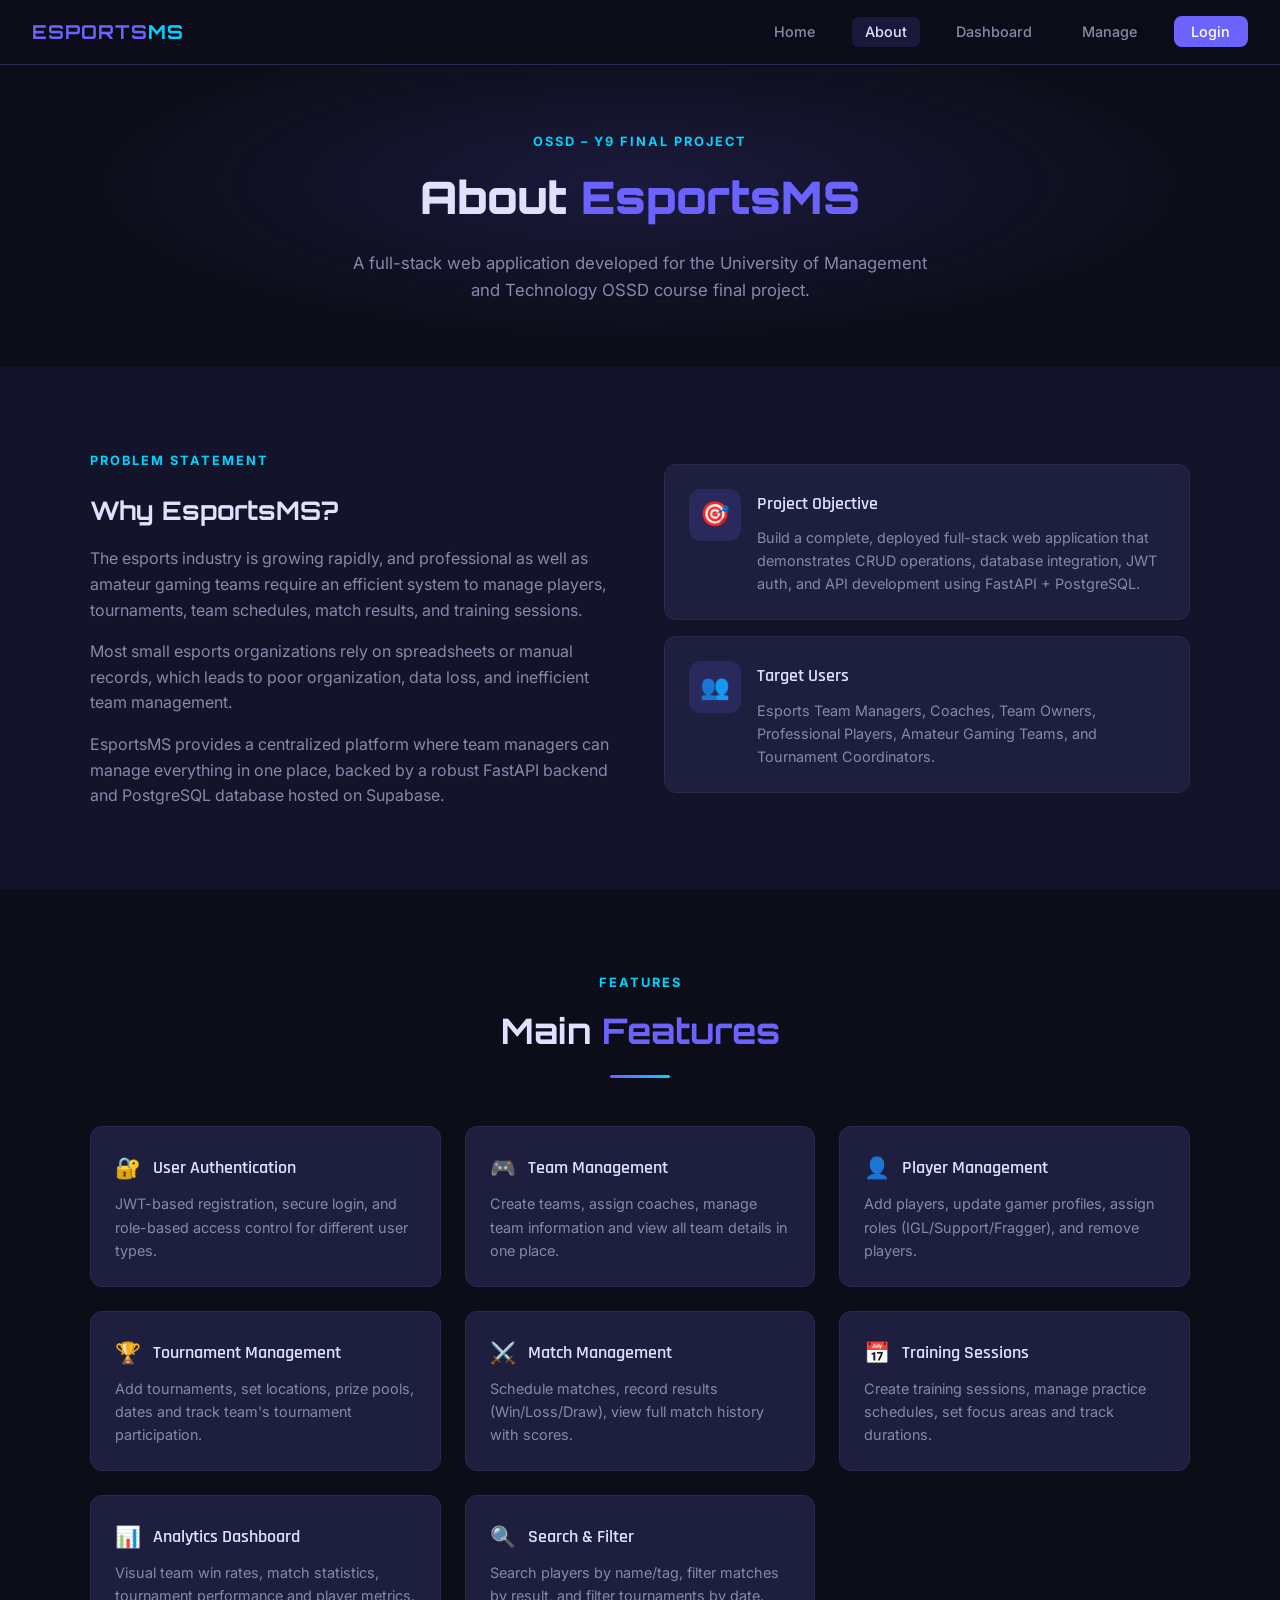
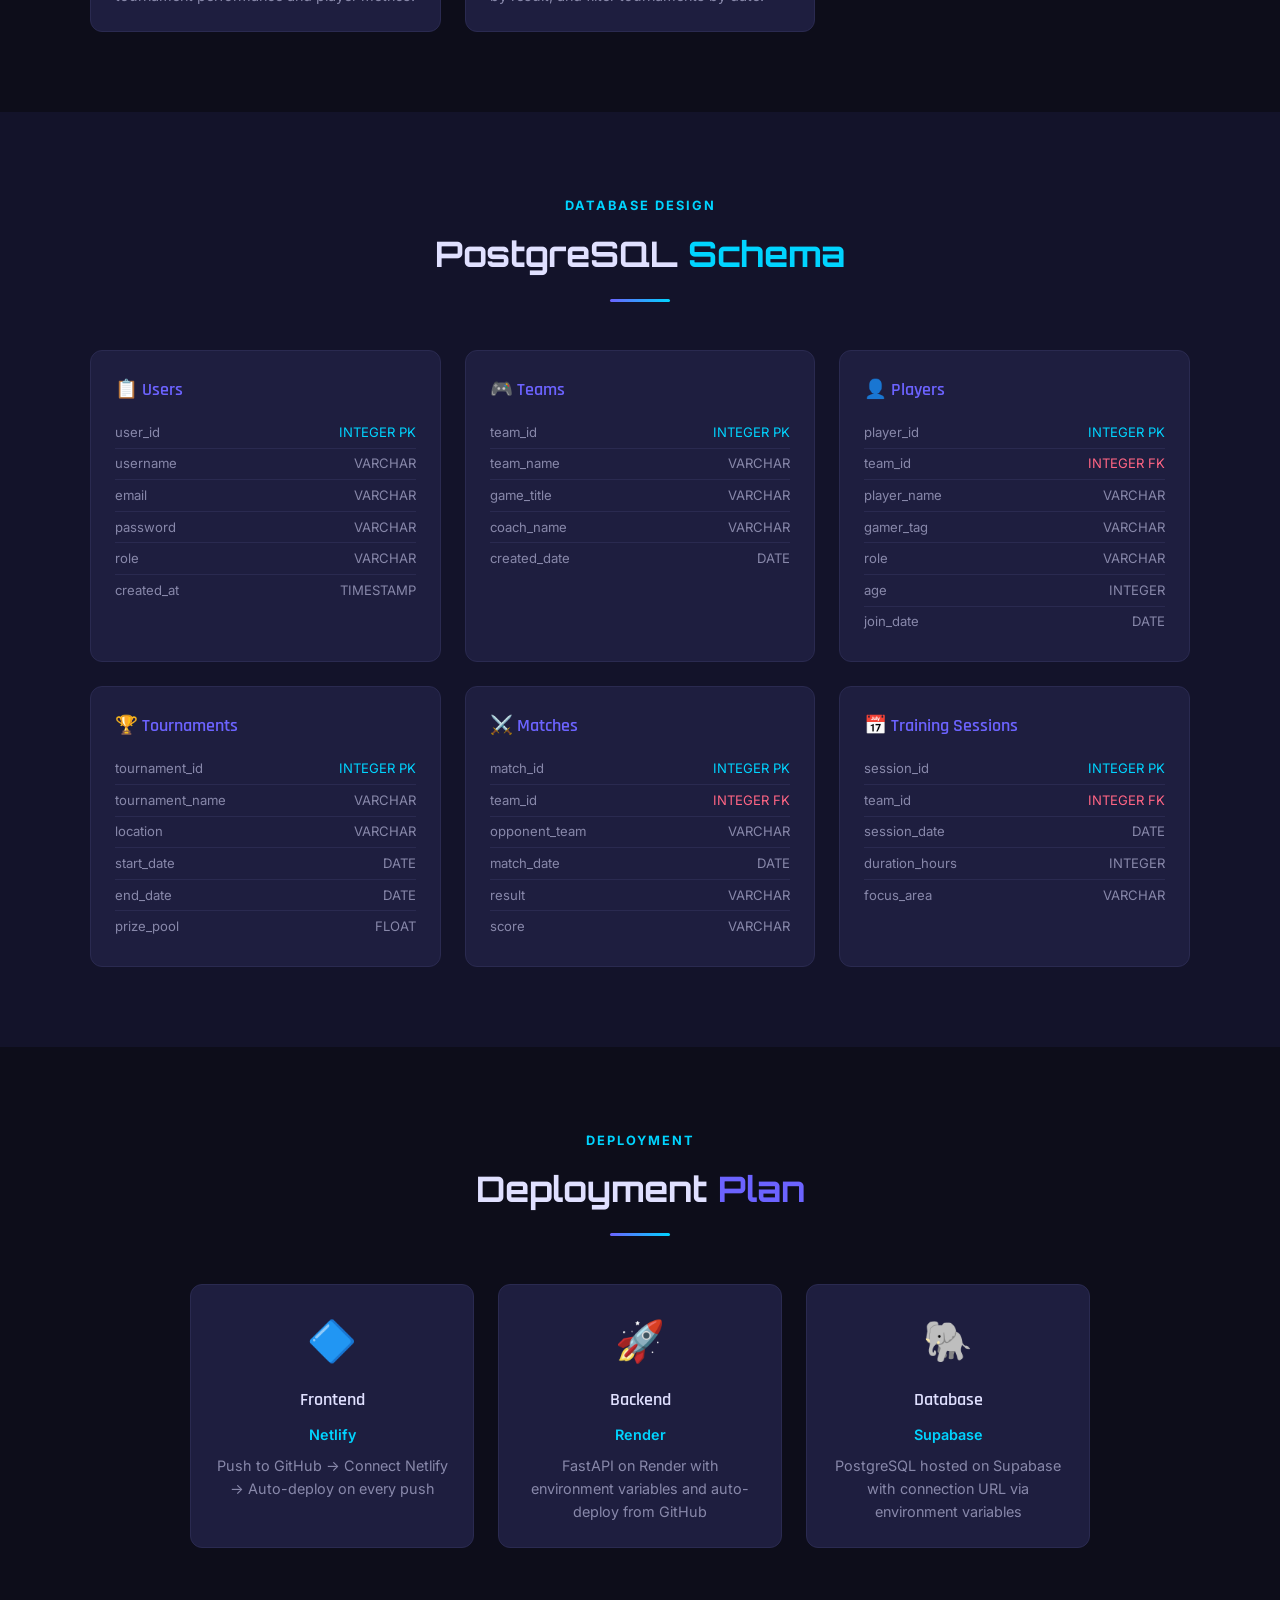
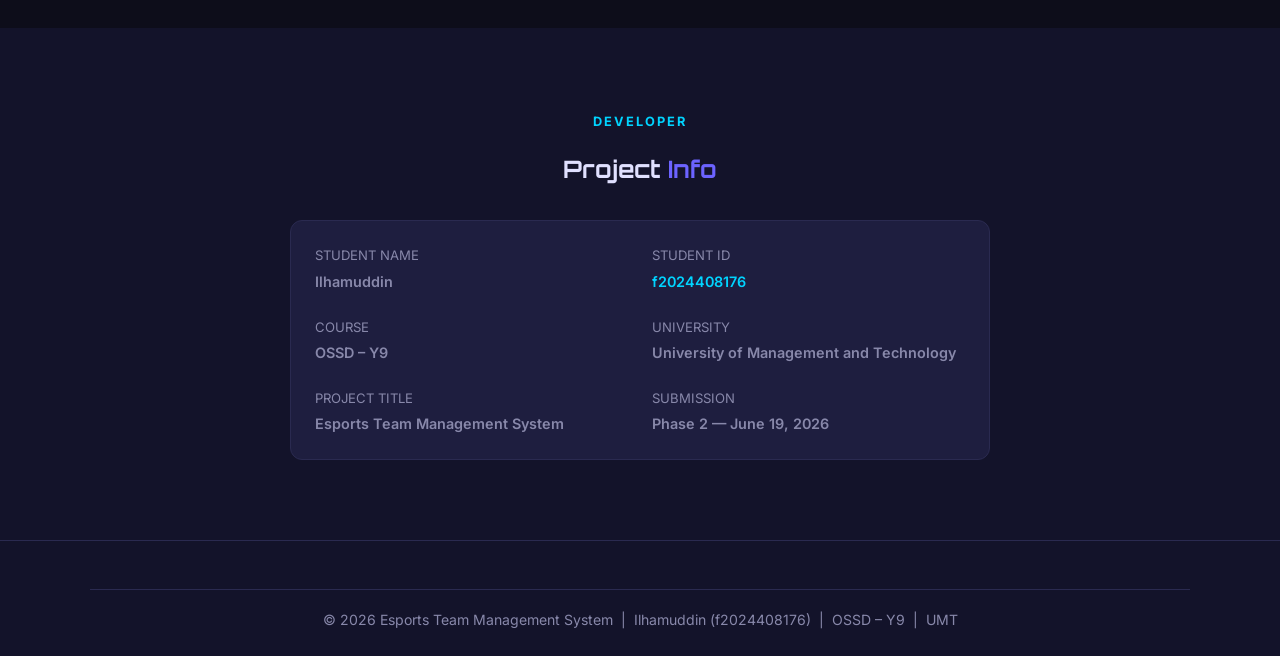
==== EsportsTeamMS_Ilhamuddin_f2024408176/EsportsTeamMS/frontend/about.html @ 9676b0ef "Initial commit" ====
<!DOCTYPE html>
<html lang="en">
<head>
  <meta charset="UTF-8" />
  <meta name="viewport" content="width=device-width, initial-scale=1.0" />
  <title>About – Esports Team Management System</title>
  <link rel="stylesheet" href="style.css" />
</head>
<body>

<nav class="navbar">
  <a href="index.html" class="nav-brand">ESPORTS<span>MS</span></a>
  <ul class="nav-links" id="navLinks">
    <li><a href="index.html">Home</a></li>
    <li><a href="about.html" class="active">About</a></li>
    <li><a href="dashboard.html">Dashboard</a></li>
    <li><a href="manage.html">Manage</a></li>
    <li><a href="login.html" class="nav-btn">Login</a></li>
  </ul>
  <div class="hamburger" onclick="toggleNav()">☰</div>
</nav>

<!-- ABOUT HERO -->
<section class="about-hero">
  <span class="section-tag">OSSD – Y9 Final Project</span>
  <h1>About <span style="color:var(--primary)">EsportsMS</span></h1>
  <p>A full-stack web application developed for the University of Management and Technology OSSD course final project.</p>
</section>

<!-- PROJECT OVERVIEW -->
<section class="section" style="background:var(--dark2);">
  <div style="max-width:1100px;margin:0 auto;">
    <div class="grid-2" style="gap:3rem;align-items:center;">
      <div>
        <span class="section-tag">Problem Statement</span>
        <h2 style="font-family:'Orbitron',sans-serif;font-size:1.6rem;font-weight:700;margin:0.5rem 0 1rem;">Why EsportsMS?</h2>
        <p style="color:var(--muted);margin-bottom:1rem;">The esports industry is growing rapidly, and professional as well as amateur gaming teams require an efficient system to manage players, tournaments, team schedules, match results, and training sessions.</p>
        <p style="color:var(--muted);margin-bottom:1rem;">Most small esports organizations rely on spreadsheets or manual records, which leads to poor organization, data loss, and inefficient team management.</p>
        <p style="color:var(--muted);">EsportsMS provides a centralized platform where team managers can manage everything in one place, backed by a robust FastAPI backend and PostgreSQL database hosted on Supabase.</p>
      </div>
      <div>
        <div class="card" style="margin-bottom:1rem;">
          <div style="display:flex;gap:1rem;align-items:flex-start;">
            <div class="feature-icon" style="flex-shrink:0;">🎯</div>
            <div>
              <h3>Project Objective</h3>
              <p>Build a complete, deployed full-stack web application that demonstrates CRUD operations, database integration, JWT auth, and API development using FastAPI + PostgreSQL.</p>
            </div>
          </div>
        </div>
        <div class="card">
          <div style="display:flex;gap:1rem;align-items:flex-start;">
            <div class="feature-icon" style="flex-shrink:0;">👥</div>
            <div>
              <h3>Target Users</h3>
              <p>Esports Team Managers, Coaches, Team Owners, Professional Players, Amateur Gaming Teams, and Tournament Coordinators.</p>
            </div>
          </div>
        </div>
      </div>
    </div>
  </div>
</section>

<!-- FEATURES LIST -->
<section class="section">
  <div style="max-width:1100px;margin:0 auto;">
    <div class="section-header">
      <span class="section-tag">Features</span>
      <h2>Main <span style="color:var(--primary)">Features</span></h2>
      <div class="divider"></div>
    </div>
    <div class="grid-3">
      <div class="card"><div style="display:flex;gap:.75rem;align-items:center;margin-bottom:.5rem;"><span style="font-size:1.3rem;">🔐</span><h3 style="margin:0;">User Authentication</h3></div><p>JWT-based registration, secure login, and role-based access control for different user types.</p></div>
      <div class="card"><div style="display:flex;gap:.75rem;align-items:center;margin-bottom:.5rem;"><span style="font-size:1.3rem;">🎮</span><h3 style="margin:0;">Team Management</h3></div><p>Create teams, assign coaches, manage team information and view all team details in one place.</p></div>
      <div class="card"><div style="display:flex;gap:.75rem;align-items:center;margin-bottom:.5rem;"><span style="font-size:1.3rem;">👤</span><h3 style="margin:0;">Player Management</h3></div><p>Add players, update gamer profiles, assign roles (IGL/Support/Fragger), and remove players.</p></div>
      <div class="card"><div style="display:flex;gap:.75rem;align-items:center;margin-bottom:.5rem;"><span style="font-size:1.3rem;">🏆</span><h3 style="margin:0;">Tournament Management</h3></div><p>Add tournaments, set locations, prize pools, dates and track team's tournament participation.</p></div>
      <div class="card"><div style="display:flex;gap:.75rem;align-items:center;margin-bottom:.5rem;"><span style="font-size:1.3rem;">⚔️</span><h3 style="margin:0;">Match Management</h3></div><p>Schedule matches, record results (Win/Loss/Draw), view full match history with scores.</p></div>
      <div class="card"><div style="display:flex;gap:.75rem;align-items:center;margin-bottom:.5rem;"><span style="font-size:1.3rem;">📅</span><h3 style="margin:0;">Training Sessions</h3></div><p>Create training sessions, manage practice schedules, set focus areas and track durations.</p></div>
      <div class="card"><div style="display:flex;gap:.75rem;align-items:center;margin-bottom:.5rem;"><span style="font-size:1.3rem;">📊</span><h3 style="margin:0;">Analytics Dashboard</h3></div><p>Visual team win rates, match statistics, tournament performance and player metrics.</p></div>
      <div class="card"><div style="display:flex;gap:.75rem;align-items:center;margin-bottom:.5rem;"><span style="font-size:1.3rem;">🔍</span><h3 style="margin:0;">Search & Filter</h3></div><p>Search players by name/tag, filter matches by result, and filter tournaments by date.</p></div>
    </div>
  </div>
</section>

<!-- DATABASE SCHEMA -->
<section class="section" style="background:var(--dark2);">
  <div style="max-width:1100px;margin:0 auto;">
    <div class="section-header">
      <span class="section-tag">Database Design</span>
      <h2>PostgreSQL <span style="color:var(--secondary)">Schema</span></h2>
      <div class="divider"></div>
    </div>
    <div class="grid-3">
      <div class="card">
        <h3 style="color:var(--primary);margin-bottom:.8rem;">📋 Users</h3>
        <div style="font-size:.82rem;color:var(--muted);">
          <div style="display:flex;justify-content:space-between;padding:.3rem 0;border-bottom:1px solid var(--border)"><span>user_id</span><span style="color:var(--secondary)">INTEGER PK</span></div>
          <div style="display:flex;justify-content:space-between;padding:.3rem 0;border-bottom:1px solid var(--border)"><span>username</span><span>VARCHAR</span></div>
          <div style="display:flex;justify-content:space-between;padding:.3rem 0;border-bottom:1px solid var(--border)"><span>email</span><span>VARCHAR</span></div>
          <div style="display:flex;justify-content:space-between;padding:.3rem 0;border-bottom:1px solid var(--border)"><span>password</span><span>VARCHAR</span></div>
          <div style="display:flex;justify-content:space-between;padding:.3rem 0;border-bottom:1px solid var(--border)"><span>role</span><span>VARCHAR</span></div>
          <div style="display:flex;justify-content:space-between;padding:.3rem 0"><span>created_at</span><span>TIMESTAMP</span></div>
        </div>
      </div>
      <div class="card">
        <h3 style="color:var(--primary);margin-bottom:.8rem;">🎮 Teams</h3>
        <div style="font-size:.82rem;color:var(--muted);">
          <div style="display:flex;justify-content:space-between;padding:.3rem 0;border-bottom:1px solid var(--border)"><span>team_id</span><span style="color:var(--secondary)">INTEGER PK</span></div>
          <div style="display:flex;justify-content:space-between;padding:.3rem 0;border-bottom:1px solid var(--border)"><span>team_name</span><span>VARCHAR</span></div>
          <div style="display:flex;justify-content:space-between;padding:.3rem 0;border-bottom:1px solid var(--border)"><span>game_title</span><span>VARCHAR</span></div>
          <div style="display:flex;justify-content:space-between;padding:.3rem 0;border-bottom:1px solid var(--border)"><span>coach_name</span><span>VARCHAR</span></div>
          <div style="display:flex;justify-content:space-between;padding:.3rem 0"><span>created_date</span><span>DATE</span></div>
        </div>
      </div>
      <div class="card">
        <h3 style="color:var(--primary);margin-bottom:.8rem;">👤 Players</h3>
        <div style="font-size:.82rem;color:var(--muted);">
          <div style="display:flex;justify-content:space-between;padding:.3rem 0;border-bottom:1px solid var(--border)"><span>player_id</span><span style="color:var(--secondary)">INTEGER PK</span></div>
          <div style="display:flex;justify-content:space-between;padding:.3rem 0;border-bottom:1px solid var(--border)"><span>team_id</span><span style="color:var(--accent)">INTEGER FK</span></div>
          <div style="display:flex;justify-content:space-between;padding:.3rem 0;border-bottom:1px solid var(--border)"><span>player_name</span><span>VARCHAR</span></div>
          <div style="display:flex;justify-content:space-between;padding:.3rem 0;border-bottom:1px solid var(--border)"><span>gamer_tag</span><span>VARCHAR</span></div>
          <div style="display:flex;justify-content:space-between;padding:.3rem 0;border-bottom:1px solid var(--border)"><span>role</span><span>VARCHAR</span></div>
          <div style="display:flex;justify-content:space-between;padding:.3rem 0;border-bottom:1px solid var(--border)"><span>age</span><span>INTEGER</span></div>
          <div style="display:flex;justify-content:space-between;padding:.3rem 0"><span>join_date</span><span>DATE</span></div>
        </div>
      </div>
      <div class="card">
        <h3 style="color:var(--primary);margin-bottom:.8rem;">🏆 Tournaments</h3>
        <div style="font-size:.82rem;color:var(--muted);">
          <div style="display:flex;justify-content:space-between;padding:.3rem 0;border-bottom:1px solid var(--border)"><span>tournament_id</span><span style="color:var(--secondary)">INTEGER PK</span></div>
          <div style="display:flex;justify-content:space-between;padding:.3rem 0;border-bottom:1px solid var(--border)"><span>tournament_name</span><span>VARCHAR</span></div>
          <div style="display:flex;justify-content:space-between;padding:.3rem 0;border-bottom:1px solid var(--border)"><span>location</span><span>VARCHAR</span></div>
          <div style="display:flex;justify-content:space-between;padding:.3rem 0;border-bottom:1px solid var(--border)"><span>start_date</span><span>DATE</span></div>
          <div style="display:flex;justify-content:space-between;padding:.3rem 0;border-bottom:1px solid var(--border)"><span>end_date</span><span>DATE</span></div>
          <div style="display:flex;justify-content:space-between;padding:.3rem 0"><span>prize_pool</span><span>FLOAT</span></div>
        </div>
      </div>
      <div class="card">
        <h3 style="color:var(--primary);margin-bottom:.8rem;">⚔️ Matches</h3>
        <div style="font-size:.82rem;color:var(--muted);">
          <div style="display:flex;justify-content:space-between;padding:.3rem 0;border-bottom:1px solid var(--border)"><span>match_id</span><span style="color:var(--secondary)">INTEGER PK</span></div>
          <div style="display:flex;justify-content:space-between;padding:.3rem 0;border-bottom:1px solid var(--border)"><span>team_id</span><span style="color:var(--accent)">INTEGER FK</span></div>
          <div style="display:flex;justify-content:space-between;padding:.3rem 0;border-bottom:1px solid var(--border)"><span>opponent_team</span><span>VARCHAR</span></div>
          <div style="display:flex;justify-content:space-between;padding:.3rem 0;border-bottom:1px solid var(--border)"><span>match_date</span><span>DATE</span></div>
          <div style="display:flex;justify-content:space-between;padding:.3rem 0;border-bottom:1px solid var(--border)"><span>result</span><span>VARCHAR</span></div>
          <div style="display:flex;justify-content:space-between;padding:.3rem 0"><span>score</span><span>VARCHAR</span></div>
        </div>
      </div>
      <div class="card">
        <h3 style="color:var(--primary);margin-bottom:.8rem;">📅 Training Sessions</h3>
        <div style="font-size:.82rem;color:var(--muted);">
          <div style="display:flex;justify-content:space-between;padding:.3rem 0;border-bottom:1px solid var(--border)"><span>session_id</span><span style="color:var(--secondary)">INTEGER PK</span></div>
          <div style="display:flex;justify-content:space-between;padding:.3rem 0;border-bottom:1px solid var(--border)"><span>team_id</span><span style="color:var(--accent)">INTEGER FK</span></div>
          <div style="display:flex;justify-content:space-between;padding:.3rem 0;border-bottom:1px solid var(--border)"><span>session_date</span><span>DATE</span></div>
          <div style="display:flex;justify-content:space-between;padding:.3rem 0;border-bottom:1px solid var(--border)"><span>duration_hours</span><span>INTEGER</span></div>
          <div style="display:flex;justify-content:space-between;padding:.3rem 0"><span>focus_area</span><span>VARCHAR</span></div>
        </div>
      </div>
    </div>
  </div>
</section>

<!-- DEPLOYMENT PLAN -->
<section class="section">
  <div style="max-width:900px;margin:0 auto;">
    <div class="section-header">
      <span class="section-tag">Deployment</span>
      <h2>Deployment <span style="color:var(--primary)">Plan</span></h2>
      <div class="divider"></div>
    </div>
    <div class="grid-3">
      <div class="card" style="text-align:center;">
        <div style="font-size:2.5rem;margin-bottom:.75rem;">🔷</div>
        <h3>Frontend</h3>
        <p style="color:var(--secondary);font-weight:600;margin:.5rem 0;">Netlify</p>
        <p>Push to GitHub → Connect Netlify → Auto-deploy on every push</p>
      </div>
      <div class="card" style="text-align:center;">
        <div style="font-size:2.5rem;margin-bottom:.75rem;">🚀</div>
        <h3>Backend</h3>
        <p style="color:var(--secondary);font-weight:600;margin:.5rem 0;">Render</p>
        <p>FastAPI on Render with environment variables and auto-deploy from GitHub</p>
      </div>
      <div class="card" style="text-align:center;">
        <div style="font-size:2.5rem;margin-bottom:.75rem;">🐘</div>
        <h3>Database</h3>
        <p style="color:var(--secondary);font-weight:600;margin:.5rem 0;">Supabase</p>
        <p>PostgreSQL hosted on Supabase with connection URL via environment variables</p>
      </div>
    </div>
  </div>
</section>

<!-- DEVELOPER INFO -->
<section class="section" style="background:var(--dark2);">
  <div style="max-width:700px;margin:0 auto;text-align:center;">
    <span class="section-tag">Developer</span>
    <h2 style="font-family:'Orbitron',sans-serif;font-size:1.5rem;margin:.5rem 0 2rem;">Project <span style="color:var(--primary)">Info</span></h2>
    <div class="card" style="text-align:left;">
      <div class="grid-2" style="gap:1.5rem;">
        <div>
          <p style="color:var(--muted);font-size:.82rem;margin-bottom:.2rem;">STUDENT NAME</p>
          <p style="font-weight:600;">Ilhamuddin</p>
        </div>
        <div>
          <p style="color:var(--muted);font-size:.82rem;margin-bottom:.2rem;">STUDENT ID</p>
          <p style="font-weight:600;color:var(--secondary);">f2024408176</p>
        </div>
        <div>
          <p style="color:var(--muted);font-size:.82rem;margin-bottom:.2rem;">COURSE</p>
          <p style="font-weight:600;">OSSD – Y9</p>
        </div>
        <div>
          <p style="color:var(--muted);font-size:.82rem;margin-bottom:.2rem;">UNIVERSITY</p>
          <p style="font-weight:600;">University of Management and Technology</p>
        </div>
        <div>
          <p style="color:var(--muted);font-size:.82rem;margin-bottom:.2rem;">PROJECT TITLE</p>
          <p style="font-weight:600;">Esports Team Management System</p>
        </div>
        <div>
          <p style="color:var(--muted);font-size:.82rem;margin-bottom:.2rem;">SUBMISSION</p>
          <p style="font-weight:600;">Phase 2 — June 19, 2026</p>
        </div>
      </div>
    </div>
  </div>
</section>

<footer class="footer">
  <div class="footer-bottom" style="max-width:1100px;margin:0 auto;">
    <p>© 2026 Esports Team Management System &nbsp;|&nbsp; Ilhamuddin (f2024408176) &nbsp;|&nbsp; OSSD – Y9 &nbsp;|&nbsp; UMT</p>
  </div>
</footer>

<script src="script.js"></script>
</body>
</html>
---- EsportsTeamMS_Ilhamuddin_f2024408176/EsportsTeamMS/frontend/style.css ----
/* ==========================================
   ESPORTS TEAM MANAGEMENT SYSTEM
   Author: Ilhamuddin | ID: f2024408176
   ========================================== */

/* Google Fonts */
@import url('https://fonts.googleapis.com/css2?family=Rajdhani:wght@400;500;600;700&family=Orbitron:wght@400;700;900&family=Inter:wght@300;400;500;600&display=swap');

/* ---- CSS Variables ---- */
:root {
  --primary:    #6C63FF;
  --secondary:  #00D4FF;
  --accent:     #FF6584;
  --dark:       #0D0D1A;
  --dark2:      #13132A;
  --dark3:      #1A1A35;
  --card:       #1E1E3F;
  --border:     #2A2A50;
  --text:       #E0E0FF;
  --muted:      #8888AA;
  --success:    #00E676;
  --warning:    #FFD600;
  --danger:     #FF4444;
  --radius:     12px;
  --shadow:     0 8px 32px rgba(108,99,255,0.15);
  --transition: all 0.3s ease;
}

/* ---- Reset ---- */
*, *::before, *::after { box-sizing: border-box; margin: 0; padding: 0; }
html { scroll-behavior: smooth; }
body {
  font-family: 'Inter', sans-serif;
  background: var(--dark);
  color: var(--text);
  min-height: 100vh;
  line-height: 1.6;
}

a { color: var(--secondary); text-decoration: none; transition: var(--transition); }
a:hover { color: var(--primary); }
img { max-width: 100%; }
ul { list-style: none; }

/* ---- Scrollbar ---- */
::-webkit-scrollbar { width: 6px; }
::-webkit-scrollbar-track { background: var(--dark2); }
::-webkit-scrollbar-thumb { background: var(--primary); border-radius: 3px; }

/* ==========================================
   NAVBAR
   ========================================== */
.navbar {
  position: fixed;
  top: 0; left: 0; right: 0;
  z-index: 1000;
  background: rgba(13,13,26,0.92);
  backdrop-filter: blur(12px);
  border-bottom: 1px solid var(--border);
  padding: 0 2rem;
  height: 65px;
  display: flex;
  align-items: center;
  justify-content: space-between;
}
.nav-brand {
  font-family: 'Orbitron', sans-serif;
  font-size: 1.2rem;
  font-weight: 700;
  color: var(--primary);
  letter-spacing: 1px;
}
.nav-brand span { color: var(--secondary); }
.nav-links { display: flex; gap: 1.5rem; align-items: center; }
.nav-links a {
  color: var(--muted);
  font-weight: 500;
  font-size: 0.9rem;
  transition: var(--transition);
  padding: 0.4rem 0.8rem;
  border-radius: 6px;
}
.nav-links a:hover, .nav-links a.active {
  color: var(--text);
  background: rgba(108,99,255,0.15);
}
.nav-btn {
  background: var(--primary);
  color: #fff !important;
  padding: 0.45rem 1.1rem !important;
  border-radius: 8px !important;
}
.nav-btn:hover { background: #5a52e0 !important; }
.hamburger { display: none; font-size: 1.4rem; cursor: pointer; color: var(--text); }

/* ==========================================
   BUTTONS
   ========================================== */
.btn {
  display: inline-flex;
  align-items: center;
  gap: 0.5rem;
  padding: 0.65rem 1.4rem;
  border-radius: var(--radius);
  font-weight: 600;
  font-size: 0.9rem;
  cursor: pointer;
  border: none;
  transition: var(--transition);
}
.btn-primary { background: var(--primary); color: #fff; }
.btn-primary:hover { background: #5a52e0; transform: translateY(-1px); box-shadow: 0 4px 16px rgba(108,99,255,0.4); }
.btn-secondary { background: transparent; color: var(--secondary); border: 1.5px solid var(--secondary); }
.btn-secondary:hover { background: rgba(0,212,255,0.1); }
.btn-danger { background: var(--danger); color: #fff; }
.btn-danger:hover { background: #cc0000; }
.btn-success { background: var(--success); color: #000; }
.btn-sm { padding: 0.4rem 0.85rem; font-size: 0.8rem; }
.btn-lg { padding: 0.85rem 1.8rem; font-size: 1rem; }

/* ==========================================
   HERO (Home Page)
   ========================================== */
.hero {
  min-height: 100vh;
  display: flex;
  align-items: center;
  position: relative;
  overflow: hidden;
  background: radial-gradient(ellipse at 30% 50%, rgba(108,99,255,0.2) 0%, transparent 60%),
              radial-gradient(ellipse at 70% 20%, rgba(0,212,255,0.15) 0%, transparent 50%),
              var(--dark);
}
.hero::before {
  content: '';
  position: absolute;
  inset: 0;
  background: url("data:image/svg+xml,%3Csvg width='60' height='60' viewBox='0 0 60 60' xmlns='http://www.w3.org/2000/svg'%3E%3Cg fill='none' fill-rule='evenodd'%3E%3Cg fill='%236C63FF' fill-opacity='0.04'%3E%3Cpath d='M36 34v-4h-2v4h-4v2h4v4h2v-4h4v-2h-4zm0-30V0h-2v4h-4v2h4v4h2V6h4V4h-4zM6 34v-4H4v4H0v2h4v4h2v-4h4v-2H6zM6 4V0H4v4H0v2h4v4h2V6h4V4H6z'/%3E%3C/g%3E%3C/g%3E%3C/svg%3E");
}
.hero-content {
  position: relative;
  z-index: 2;
  max-width: 700px;
  padding: 6rem 2rem 4rem;
}
.hero-badge {
  display: inline-block;
  background: rgba(108,99,255,0.2);
  border: 1px solid rgba(108,99,255,0.4);
  color: var(--secondary);
  padding: 0.35rem 1rem;
  border-radius: 50px;
  font-size: 0.8rem;
  font-weight: 600;
  letter-spacing: 1.5px;
  text-transform: uppercase;
  margin-bottom: 1.5rem;
}
.hero h1 {
  font-family: 'Orbitron', sans-serif;
  font-size: clamp(2rem, 5vw, 3.5rem);
  font-weight: 900;
  line-height: 1.15;
  margin-bottom: 1.2rem;
}
.hero h1 .highlight {
  background: linear-gradient(135deg, var(--primary), var(--secondary));
  -webkit-background-clip: text;
  -webkit-text-fill-color: transparent;
  background-clip: text;
}
.hero p { font-size: 1.1rem; color: var(--muted); margin-bottom: 2rem; max-width: 550px; }
.hero-btns { display: flex; gap: 1rem; flex-wrap: wrap; }
.hero-stats {
  display: flex;
  gap: 2.5rem;
  margin-top: 3rem;
  flex-wrap: wrap;
}
.stat-item { text-align: center; }
.stat-item .num {
  font-family: 'Orbitron', sans-serif;
  font-size: 1.8rem;
  font-weight: 700;
  color: var(--primary);
}
.stat-item .label { font-size: 0.8rem; color: var(--muted); }

/* ==========================================
   SECTION STYLES
   ========================================== */
.section { padding: 5rem 2rem; }
.section-header { text-align: center; margin-bottom: 3rem; }
.section-header h2 {
  font-family: 'Orbitron', sans-serif;
  font-size: clamp(1.5rem, 3vw, 2.2rem);
  font-weight: 700;
  margin-bottom: 0.8rem;
}
.section-header p { color: var(--muted); max-width: 550px; margin: 0 auto; }
.section-tag {
  display: inline-block;
  color: var(--secondary);
  font-size: 0.8rem;
  font-weight: 700;
  letter-spacing: 2px;
  text-transform: uppercase;
  margin-bottom: 0.6rem;
}
.divider {
  width: 60px;
  height: 3px;
  background: linear-gradient(90deg, var(--primary), var(--secondary));
  border-radius: 3px;
  margin: 1rem auto 0;
}

/* ==========================================
   CARDS
   ========================================== */
.card {
  background: var(--card);
  border: 1px solid var(--border);
  border-radius: var(--radius);
  padding: 1.5rem;
  transition: var(--transition);
}
.card:hover { border-color: rgba(108,99,255,0.5); box-shadow: var(--shadow); transform: translateY(-2px); }

.grid-2 { display: grid; grid-template-columns: repeat(auto-fit, minmax(280px, 1fr)); gap: 1.5rem; }
.grid-3 { display: grid; grid-template-columns: repeat(auto-fit, minmax(260px, 1fr)); gap: 1.5rem; }
.grid-4 { display: grid; grid-template-columns: repeat(auto-fit, minmax(220px, 1fr)); gap: 1.5rem; }

.feature-icon {
  width: 52px; height: 52px;
  background: rgba(108,99,255,0.15);
  border-radius: 12px;
  display: flex; align-items: center; justify-content: center;
  font-size: 1.5rem;
  margin-bottom: 1rem;
}
.card h3 { font-family: 'Rajdhani', sans-serif; font-size: 1.15rem; font-weight: 600; margin-bottom: 0.5rem; }
.card p { color: var(--muted); font-size: 0.9rem; }

/* ==========================================
   DASHBOARD
   ========================================== */
.page-wrapper {
  padding-top: 65px;
  min-height: 100vh;
  display: flex;
}
.sidebar {
  width: 240px;
  background: var(--dark2);
  border-right: 1px solid var(--border);
  height: calc(100vh - 65px);
  position: fixed;
  top: 65px;
  overflow-y: auto;
  padding: 1.5rem 0;
  transition: var(--transition);
}
.sidebar-section { padding: 0 1rem; margin-bottom: 1.5rem; }
.sidebar-section-title {
  font-size: 0.7rem;
  font-weight: 700;
  letter-spacing: 2px;
  text-transform: uppercase;
  color: var(--muted);
  padding: 0 0.75rem;
  margin-bottom: 0.6rem;
}
.sidebar-link {
  display: flex;
  align-items: center;
  gap: 0.75rem;
  padding: 0.65rem 0.75rem;
  border-radius: 8px;
  color: var(--muted);
  font-size: 0.9rem;
  font-weight: 500;
  transition: var(--transition);
  margin-bottom: 0.2rem;
}
.sidebar-link:hover, .sidebar-link.active {
  color: var(--text);
  background: rgba(108,99,255,0.15);
}
.sidebar-link.active { color: var(--primary); border-left: 3px solid var(--primary); }
.sidebar-link .icon { font-size: 1.05rem; width: 20px; text-align: center; }

.main-content {
  margin-left: 240px;
  flex: 1;
  padding: 2rem;
  min-height: calc(100vh - 65px);
}
.page-title { font-family: 'Rajdhani', sans-serif; font-size: 1.7rem; font-weight: 700; margin-bottom: 0.3rem; }
.page-subtitle { color: var(--muted); font-size: 0.9rem; margin-bottom: 2rem; }

.stat-cards { display: grid; grid-template-columns: repeat(auto-fit, minmax(200px, 1fr)); gap: 1.2rem; margin-bottom: 2rem; }
.stat-card {
  background: var(--card);
  border: 1px solid var(--border);
  border-radius: var(--radius);
  padding: 1.4rem;
  display: flex;
  align-items: center;
  gap: 1rem;
  transition: var(--transition);
}
.stat-card:hover { border-color: rgba(108,99,255,0.4); }
.stat-icon {
  width: 48px; height: 48px;
  border-radius: 10px;
  display: flex; align-items: center; justify-content: center;
  font-size: 1.4rem;
  flex-shrink: 0;
}
.si-purple { background: rgba(108,99,255,0.2); }
.si-cyan   { background: rgba(0,212,255,0.15); }
.si-green  { background: rgba(0,230,118,0.15); }
.si-pink   { background: rgba(255,101,132,0.2); }
.si-yellow { background: rgba(255,214,0,0.15); }
.stat-info .value { font-family: 'Orbitron', sans-serif; font-size: 1.5rem; font-weight: 700; }
.stat-info .label { font-size: 0.8rem; color: var(--muted); }

/* ==========================================
   TABLES
   ========================================== */
.table-wrapper {
  background: var(--card);
  border: 1px solid var(--border);
  border-radius: var(--radius);
  overflow: hidden;
}
.table-header {
  display: flex;
  align-items: center;
  justify-content: space-between;
  padding: 1.2rem 1.5rem;
  border-bottom: 1px solid var(--border);
  flex-wrap: wrap;
  gap: 1rem;
}
.table-title { font-family: 'Rajdhani', sans-serif; font-size: 1.1rem; font-weight: 600; }
.table-actions { display: flex; gap: 0.75rem; align-items: center; }

.search-input {
  background: var(--dark3);
  border: 1px solid var(--border);
  border-radius: 8px;
  padding: 0.45rem 0.9rem;
  color: var(--text);
  font-size: 0.85rem;
  width: 200px;
  transition: var(--transition);
}
.search-input:focus { outline: none; border-color: var(--primary); }
.search-input::placeholder { color: var(--muted); }

table { width: 100%; border-collapse: collapse; }
table th {
  padding: 0.85rem 1.2rem;
  text-align: left;
  font-size: 0.75rem;
  font-weight: 700;
  text-transform: uppercase;
  letter-spacing: 1px;
  color: var(--muted);
  background: var(--dark3);
  border-bottom: 1px solid var(--border);
}
table td {
  padding: 0.9rem 1.2rem;
  font-size: 0.88rem;
  border-bottom: 1px solid rgba(42,42,80,0.5);
}
table tr:last-child td { border-bottom: none; }
table tr:hover td { background: rgba(108,99,255,0.05); }

.badge {
  display: inline-block;
  padding: 0.25rem 0.6rem;
  border-radius: 50px;
  font-size: 0.73rem;
  font-weight: 600;
}
.badge-win    { background: rgba(0,230,118,0.15); color: var(--success); }
.badge-loss   { background: rgba(255,68,68,0.15);  color: var(--danger);  }
.badge-draw   { background: rgba(255,214,0,0.15);  color: var(--warning); }
.badge-active { background: rgba(0,212,255,0.15);  color: var(--secondary); }
.badge-role   { background: rgba(108,99,255,0.15); color: var(--primary); }

.action-btns { display: flex; gap: 0.4rem; }

/* ==========================================
   FORMS
   ========================================== */
.form-container {
  background: var(--card);
  border: 1px solid var(--border);
  border-radius: var(--radius);
  padding: 2rem;
  max-width: 600px;
}
.form-title {
  font-family: 'Rajdhani', sans-serif;
  font-size: 1.3rem;
  font-weight: 700;
  margin-bottom: 1.5rem;
  padding-bottom: 1rem;
  border-bottom: 1px solid var(--border);
}
.form-grid { display: grid; grid-template-columns: 1fr 1fr; gap: 1rem; }
.form-group { display: flex; flex-direction: column; gap: 0.5rem; margin-bottom: 1rem; }
.form-group.full { grid-column: 1 / -1; }
label { font-size: 0.85rem; font-weight: 600; color: var(--muted); }
input, select, textarea {
  background: var(--dark3);
  border: 1px solid var(--border);
  border-radius: 8px;
  padding: 0.65rem 0.9rem;
  color: var(--text);
  font-size: 0.9rem;
  font-family: inherit;
  transition: var(--transition);
}
input:focus, select:focus, textarea:focus {
  outline: none;
  border-color: var(--primary);
  box-shadow: 0 0 0 3px rgba(108,99,255,0.15);
}
textarea { resize: vertical; min-height: 100px; }
select option { background: var(--dark3); }

/* ==========================================
   AUTH PAGES
   ========================================== */
.auth-page {
  min-height: 100vh;
  display: flex;
  align-items: center;
  justify-content: center;
  background: radial-gradient(ellipse at center, rgba(108,99,255,0.15) 0%, transparent 70%), var(--dark);
  padding: 2rem;
}
.auth-card {
  background: var(--card);
  border: 1px solid var(--border);
  border-radius: 16px;
  padding: 2.5rem;
  width: 100%;
  max-width: 440px;
  box-shadow: 0 20px 60px rgba(0,0,0,0.4);
}
.auth-logo {
  font-family: 'Orbitron', sans-serif;
  font-size: 1.3rem;
  font-weight: 700;
  color: var(--primary);
  margin-bottom: 0.5rem;
}
.auth-logo span { color: var(--secondary); }
.auth-card h2 { font-family: 'Rajdhani', sans-serif; font-size: 1.6rem; font-weight: 700; margin-bottom: 0.4rem; }
.auth-card .sub { color: var(--muted); font-size: 0.9rem; margin-bottom: 2rem; }
.auth-tabs { display: flex; gap: 0; margin-bottom: 2rem; background: var(--dark3); border-radius: 8px; padding: 4px; }
.auth-tab {
  flex: 1;
  text-align: center;
  padding: 0.5rem;
  border-radius: 6px;
  font-weight: 600;
  font-size: 0.9rem;
  cursor: pointer;
  color: var(--muted);
  transition: var(--transition);
  border: none;
  background: transparent;
}
.auth-tab.active { background: var(--primary); color: #fff; }
.divider-text {
  display: flex;
  align-items: center;
  gap: 1rem;
  color: var(--muted);
  font-size: 0.8rem;
  margin: 1.2rem 0;
}
.divider-text::before, .divider-text::after {
  content: '';
  flex: 1;
  height: 1px;
  background: var(--border);
}
.link-text { color: var(--muted); font-size: 0.88rem; text-align: center; margin-top: 1.5rem; }
.link-text a { color: var(--primary); }

/* ==========================================
   ABOUT PAGE
   ========================================== */
.about-hero {
  padding: 8rem 2rem 4rem;
  text-align: center;
  background: radial-gradient(ellipse at center, rgba(108,99,255,0.15) 0%, transparent 60%), var(--dark);
}
.about-hero h1 { font-family: 'Orbitron', sans-serif; font-size: clamp(1.8rem, 4vw, 2.8rem); font-weight: 900; margin-bottom: 1rem; }
.about-hero p { color: var(--muted); max-width: 600px; margin: 0 auto; font-size: 1.05rem; }
.team-role-badge {
  display: inline-block;
  padding: 0.3rem 0.8rem;
  background: rgba(108,99,255,0.2);
  border: 1px solid rgba(108,99,255,0.4);
  border-radius: 50px;
  font-size: 0.78rem;
  color: var(--primary);
  font-weight: 600;
  margin-bottom: 0.75rem;
}
.progress-bar { height: 6px; background: var(--dark3); border-radius: 3px; overflow: hidden; margin-top: 0.4rem; }
.progress-fill { height: 100%; background: linear-gradient(90deg, var(--primary), var(--secondary)); border-radius: 3px; }

/* ==========================================
   TOAST / ALERTS
   ========================================== */
.toast-container { position: fixed; bottom: 1.5rem; right: 1.5rem; z-index: 9999; display: flex; flex-direction: column; gap: 0.6rem; }
.toast {
  background: var(--card);
  border: 1px solid var(--border);
  border-left: 4px solid var(--success);
  padding: 0.9rem 1.2rem;
  border-radius: 8px;
  font-size: 0.88rem;
  min-width: 260px;
  box-shadow: 0 4px 20px rgba(0,0,0,0.3);
  animation: slideIn 0.3s ease;
}
.toast.error { border-left-color: var(--danger); }
.toast.warning { border-left-color: var(--warning); }
@keyframes slideIn { from { transform: translateX(100%); opacity: 0; } to { transform: translateX(0); opacity: 1; } }

/* ==========================================
   MODALS
   ========================================== */
.modal-overlay {
  position: fixed; inset: 0;
  background: rgba(0,0,0,0.7);
  display: flex; align-items: center; justify-content: center;
  z-index: 2000;
  padding: 1rem;
  opacity: 0; pointer-events: none;
  transition: var(--transition);
}
.modal-overlay.open { opacity: 1; pointer-events: all; }
.modal {
  background: var(--dark2);
  border: 1px solid var(--border);
  border-radius: 16px;
  padding: 2rem;
  width: 100%;
  max-width: 520px;
  transform: translateY(-20px);
  transition: var(--transition);
}
.modal-overlay.open .modal { transform: translateY(0); }
.modal-header {
  display: flex; align-items: center; justify-content: space-between;
  margin-bottom: 1.5rem;
}
.modal-title { font-family: 'Rajdhani', sans-serif; font-size: 1.2rem; font-weight: 700; }
.modal-close { background: none; border: none; color: var(--muted); font-size: 1.3rem; cursor: pointer; }
.modal-close:hover { color: var(--text); }

/* ==========================================
   FOOTER
   ========================================== */
.footer {
  background: var(--dark2);
  border-top: 1px solid var(--border);
  padding: 3rem 2rem 1.5rem;
}
.footer-grid { display: grid; grid-template-columns: repeat(auto-fit, minmax(200px, 1fr)); gap: 2rem; margin-bottom: 2rem; }
.footer-brand { font-family: 'Orbitron', sans-serif; font-size: 1.1rem; font-weight: 700; color: var(--primary); margin-bottom: 0.75rem; }
.footer-brand span { color: var(--secondary); }
.footer p { color: var(--muted); font-size: 0.88rem; }
.footer-links h4 { font-family: 'Rajdhani', sans-serif; font-weight: 600; margin-bottom: 0.75rem; }
.footer-links a { display: block; color: var(--muted); font-size: 0.88rem; margin-bottom: 0.4rem; }
.footer-links a:hover { color: var(--text); }
.footer-bottom {
  border-top: 1px solid var(--border);
  padding-top: 1.2rem;
  text-align: center;
  color: var(--muted);
  font-size: 0.82rem;
}

/* ==========================================
   DASHBOARD CHARTS (CSS-Only)
   ========================================== */
.chart-card {
  background: var(--card);
  border: 1px solid var(--border);
  border-radius: var(--radius);
  padding: 1.5rem;
}
.chart-card h3 { font-family: 'Rajdhani', sans-serif; font-size: 1rem; font-weight: 600; margin-bottom: 1.2rem; color: var(--muted); }
.bar-chart { display: flex; gap: 0.7rem; align-items: flex-end; height: 120px; }
.bar-group { display: flex; flex-direction: column; align-items: center; gap: 0.3rem; flex: 1; }
.bar {
  width: 100%;
  background: linear-gradient(180deg, var(--primary), rgba(108,99,255,0.3));
  border-radius: 4px 4px 0 0;
  transition: var(--transition);
}
.bar:hover { filter: brightness(1.2); }
.bar-label { font-size: 0.7rem; color: var(--muted); }
.donut-wrap { display: flex; align-items: center; gap: 1.5rem; }
.donut {
  width: 100px; height: 100px;
  border-radius: 50%;
  background: conic-gradient(var(--success) 0deg 216deg, var(--danger) 216deg 288deg, var(--warning) 288deg 360deg);
  display: flex; align-items: center; justify-content: center;
  position: relative;
}
.donut::after {
  content: '';
  position: absolute;
  width: 65px; height: 65px;
  background: var(--card);
  border-radius: 50%;
}
.donut-labels { display: flex; flex-direction: column; gap: 0.5rem; }
.donut-label { display: flex; align-items: center; gap: 0.5rem; font-size: 0.82rem; }
.dot { width: 10px; height: 10px; border-radius: 50%; }

/* ==========================================
   RESPONSIVE
   ========================================== */
@media (max-width: 768px) {
  .nav-links { display: none; }
  .nav-links.open { display: flex; flex-direction: column; position: absolute; top: 65px; left: 0; right: 0; background: var(--dark2); padding: 1rem 2rem; border-bottom: 1px solid var(--border); }
  .hamburger { display: block; }
  .sidebar { transform: translateX(-100%); z-index: 500; }
  .sidebar.open { transform: translateX(0); }
  .main-content { margin-left: 0; padding: 1.2rem; }
  .form-grid { grid-template-columns: 1fr; }
  .hero-content { padding: 6rem 1rem 3rem; }
  .hero-stats { gap: 1.5rem; }
  table { font-size: 0.8rem; }
}
@media (max-width: 480px) {
  .auth-card { padding: 1.5rem; }
  .section { padding: 3rem 1rem; }
}
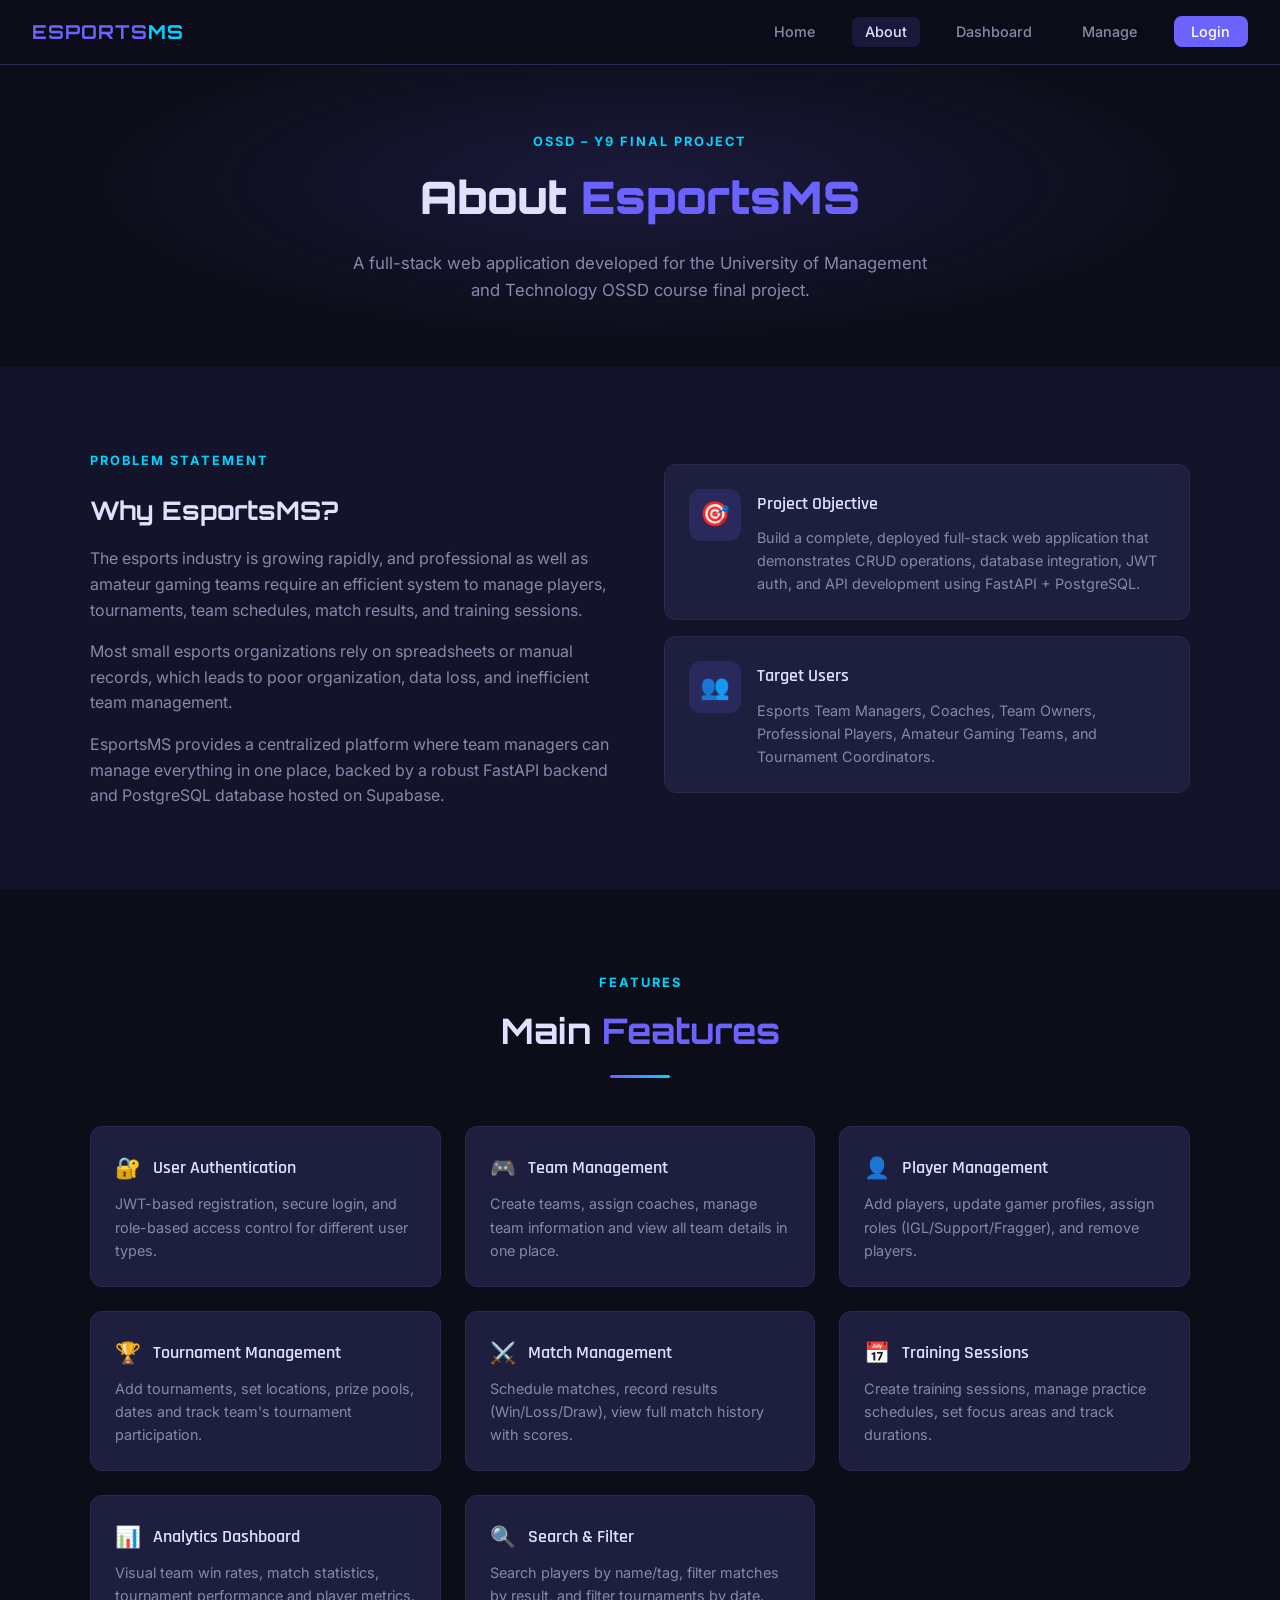
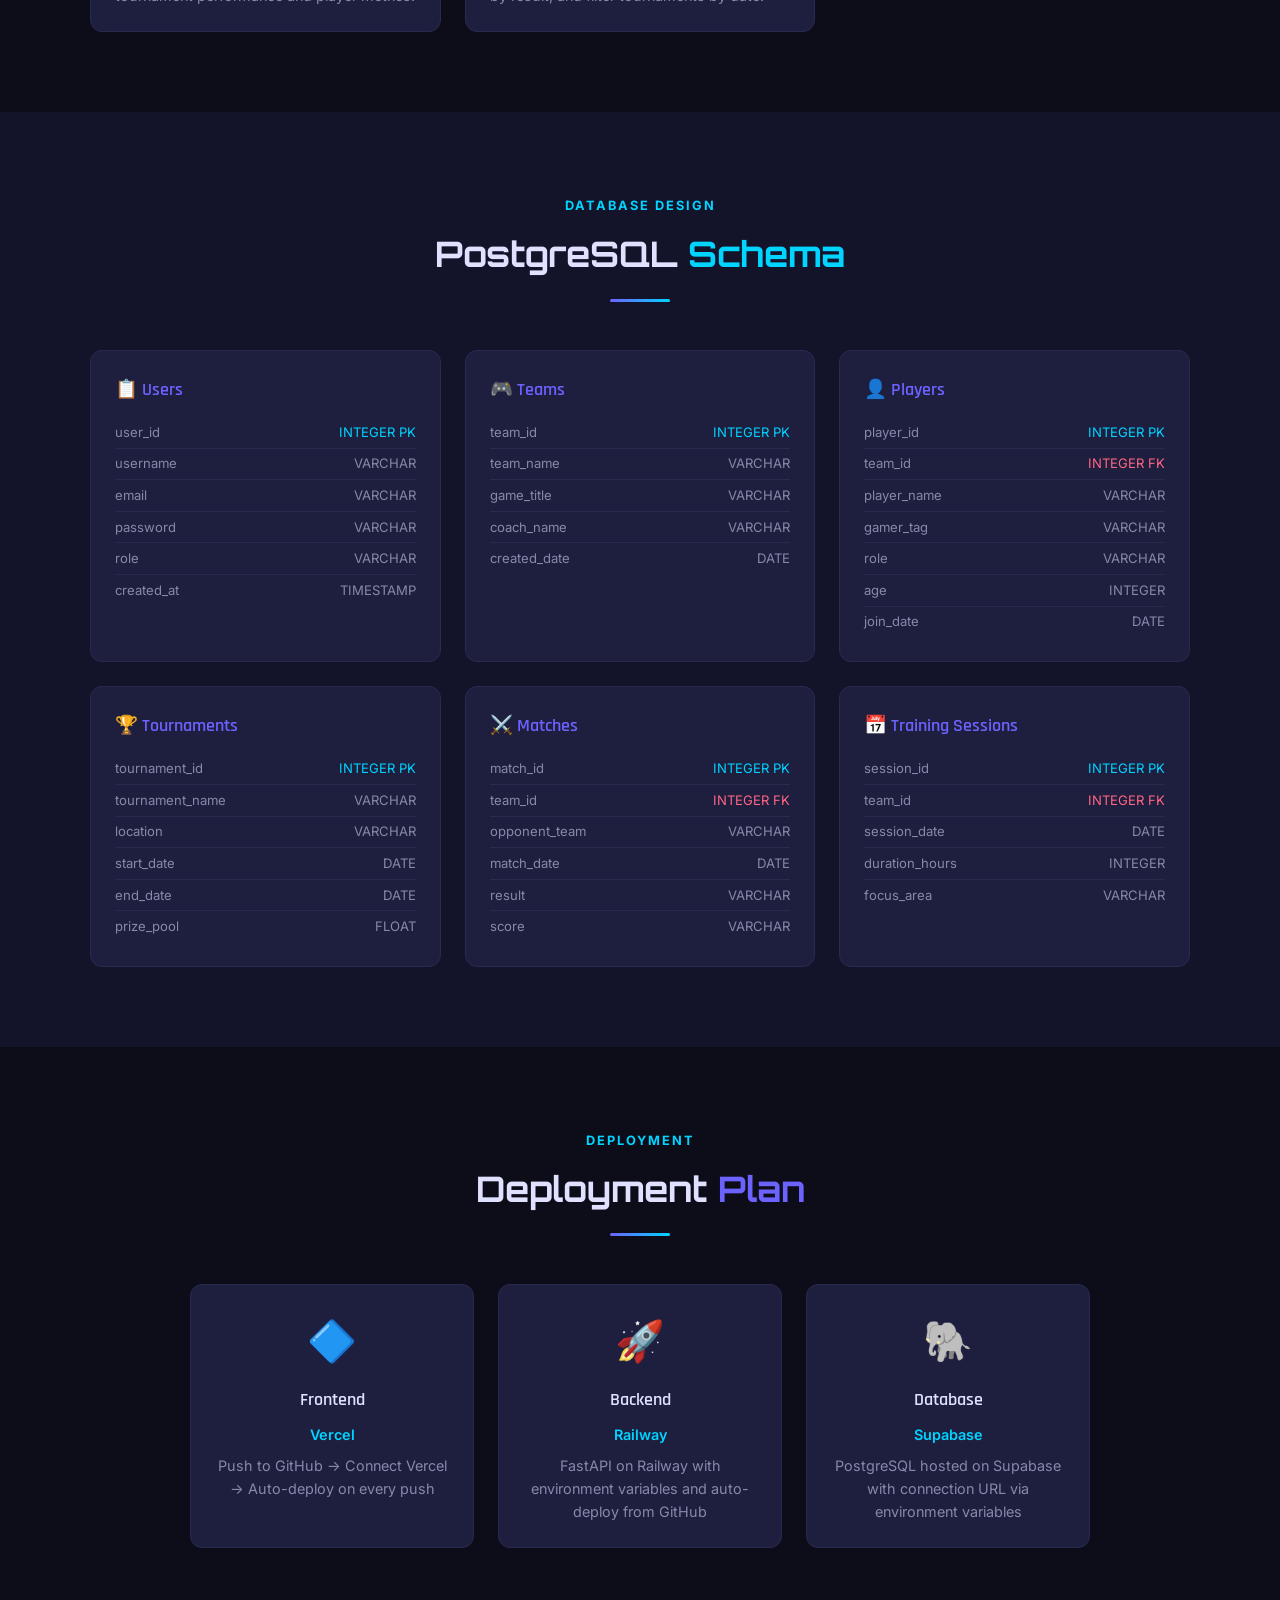
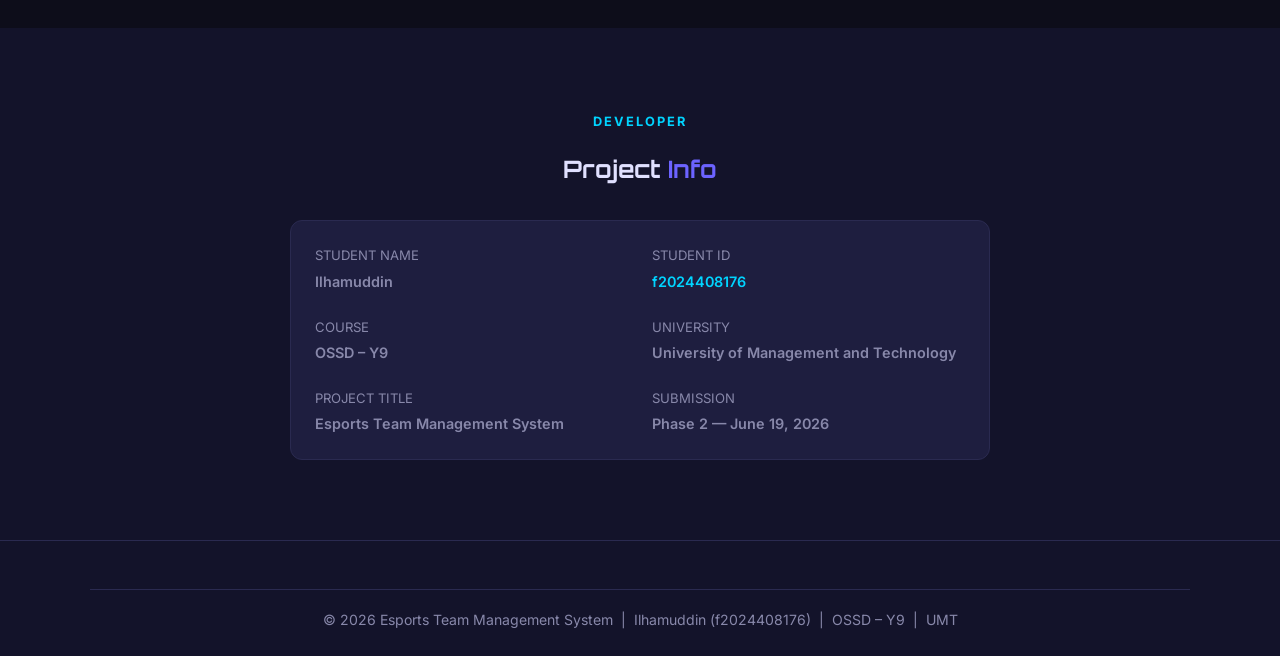
==== commit f4869a06: "Update deployment docs to Railway and Vercel" ====
--- a/EsportsTeamMS_Ilhamuddin_f2024408176/EsportsTeamMS/frontend/about.html
+++ b/EsportsTeamMS_Ilhamuddin_f2024408176/EsportsTeamMS/frontend/about.html
@@ -173,14 +173,14 @@
       <div class="card" style="text-align:center;">
         <div style="font-size:2.5rem;margin-bottom:.75rem;">🔷</div>
         <h3>Frontend</h3>
-        <p style="color:var(--secondary);font-weight:600;margin:.5rem 0;">Netlify</p>
-        <p>Push to GitHub → Connect Netlify → Auto-deploy on every push</p>
+        <p style="color:var(--secondary);font-weight:600;margin:.5rem 0;">Vercel</p>
+        <p>Push to GitHub → Connect Vercel → Auto-deploy on every push</p>
       </div>
       <div class="card" style="text-align:center;">
         <div style="font-size:2.5rem;margin-bottom:.75rem;">🚀</div>
         <h3>Backend</h3>
-        <p style="color:var(--secondary);font-weight:600;margin:.5rem 0;">Render</p>
-        <p>FastAPI on Render with environment variables and auto-deploy from GitHub</p>
+        <p style="color:var(--secondary);font-weight:600;margin:.5rem 0;">Railway</p>
+        <p>FastAPI on Railway with environment variables and auto-deploy from GitHub</p>
       </div>
       <div class="card" style="text-align:center;">
         <div style="font-size:2.5rem;margin-bottom:.75rem;">🐘</div>
